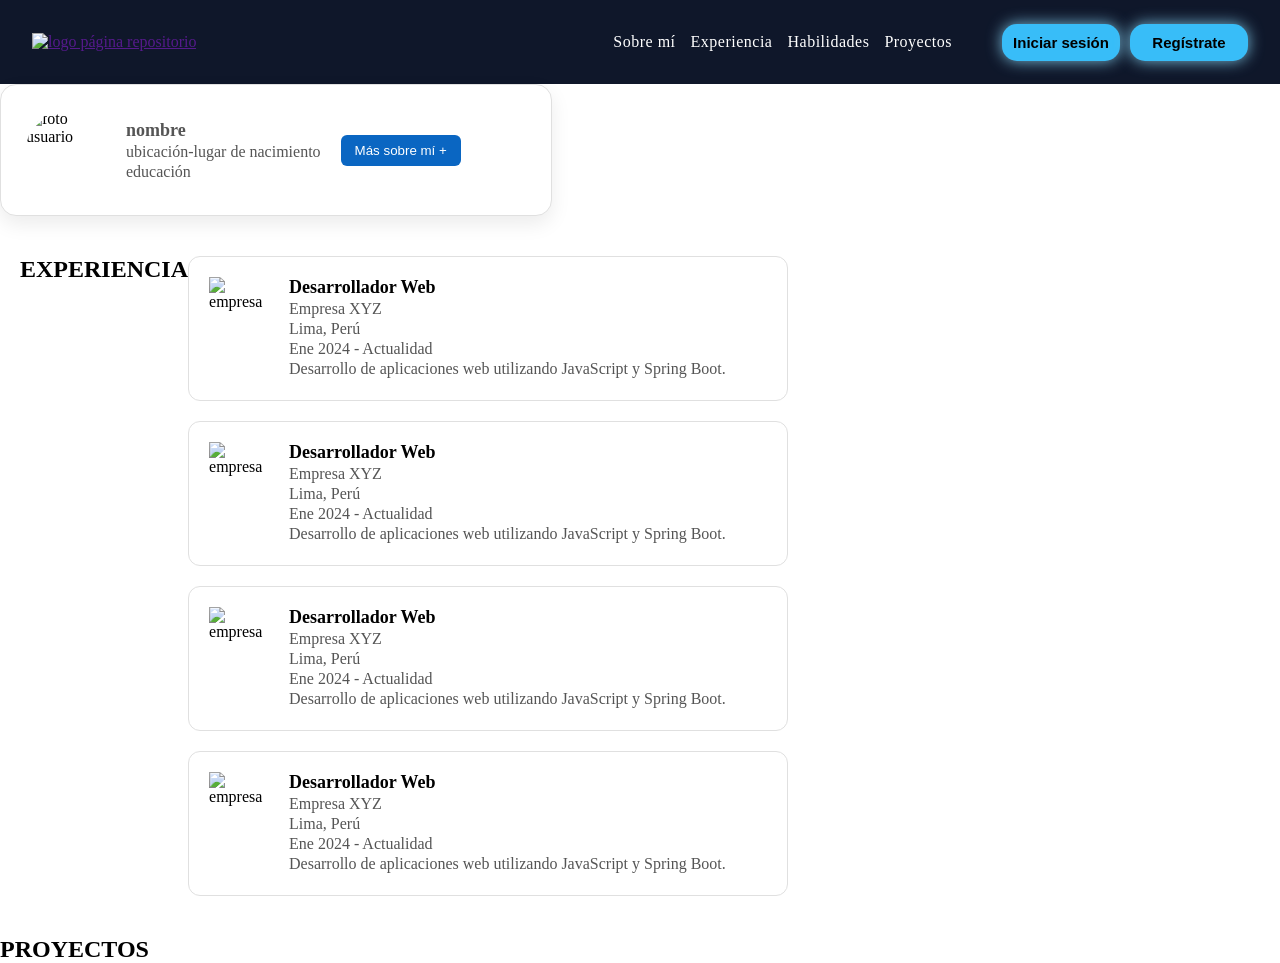
==== vistas/index.html @ 13e67ec9 "primer commit" ====
<!doctype html>
<html lang="en">
  <head>
    <meta charset="UTF-8" />
    <meta name="viewport" content="width=device-width, initial-scale=1.0" />
    <title>Document</title>
    <link rel="stylesheet" href="../estilos/home.css" />
  </head>
  <body>
    <header>
      <div class="header_contenido">
        <div class="header_logo">
          <a href=""><img src="" alt="logo página repositorio" /></a>
        </div>
        <div class="header_nav">
          <ul>
            <li><a href="#">Sobre mí</a></li>
            <li><a href="#">Experiencia</a></li>
            <li><a href="#">Habilidades</a></li>
            <li><a href="#">Proyectos</a></li>
          </ul>
        </div>
        <div class="header_button">
          <button>Iniciar sesión</button>
          <button>Regístrate</button>
        </div>
      </div>
    </header>
    <main>
      <section id="sobre_mi">
        <div class="info_contenedor">
          <img class="foto_usuario" src="" alt="foto usuario" />
          <div class="info_usuario">
            <p>nombre</p>
            <p>ubicación-lugar de nacimiento</p>
            <p>educación</p>
          </div>
          <div><button>Más sobre mí +</button></div>
        </div>
      </section>
      <section id="experiencia">
        <h2>EXPERIENCIA</h2>
        <div class="experiencia-contenedor">
          <article class="experiencia-item">
            <img src="" alt="empresa" class="experiencia-logo" />
            <div class="experiencia-info">
              <h3>Desarrollador Web</h3>
              <p class="empresa">Empresa XYZ</p>
              <p class="ubicacion">Lima, Perú</p>
              <p class="tiempo">Ene 2024 - Actualidad</p>
              <p class="descripcion">
                Desarrollo de aplicaciones web utilizando JavaScript y Spring
                Boot.
              </p>
            </div>
          </article>
          <article class="experiencia-item">
            <img src="" alt="empresa" class="experiencia-logo" />
            <div class="experiencia-info">
              <h3>Desarrollador Web</h3>
              <p class="empresa">Empresa XYZ</p>
              <p class="ubicacion">Lima, Perú</p>
              <p class="tiempo">Ene 2024 - Actualidad</p>
              <p class="descripcion">
                Desarrollo de aplicaciones web utilizando JavaScript y Spring
                Boot.
              </p>
            </div>
          </article>
          <article class="experiencia-item">
            <img src="" alt="empresa" class="experiencia-logo" />
            <div class="experiencia-info">
              <h3>Desarrollador Web</h3>
              <p class="empresa">Empresa XYZ</p>
              <p class="ubicacion">Lima, Perú</p>
              <p class="tiempo">Ene 2024 - Actualidad</p>
              <p class="descripcion">
                Desarrollo de aplicaciones web utilizando JavaScript y Spring
                Boot.
              </p>
            </div>
          </article>
          <article class="experiencia-item">
            <img src="" alt="empresa" class="experiencia-logo" />
            <div class="experiencia-info">
              <h3>Desarrollador Web</h3>
              <p class="empresa">Empresa XYZ</p>
              <p class="ubicacion">Lima, Perú</p>
              <p class="tiempo">Ene 2024 - Actualidad</p>
              <p class="descripcion">
                Desarrollo de aplicaciones web utilizando JavaScript y Spring
                Boot.
              </p>
            </div>
          </article>
        </div>
      </section>
      <section>
        <h2>PROYECTOS</h2>
      </section>
    </main>
    <footer></footer>
  </body>
</html>
---- estilos/home.css ----
* {
  margin: 0;
  padding: 0;
}
/* 
-------------------------------------------------------------------
HEADER
-------------------------------------------------------------------
*/
.header_contenido {
  background-color: #0f172a;
  height: 20px;
  display: flex;
  justify-content: flex-end;
  align-items: center;
  padding: 2rem;
}
.header_logo {
  margin-right: auto;
}
.header_nav ul {
  display: flex;
  list-style-type: none;
  gap: 15px;
}
.header_nav ul li a {
  text-decoration: none;
  color: white;
  letter-spacing: 0.5px;
  font-weight: 500;
}
.header_button {
  display: flex;
  gap: 10px;
  margin-left: 50px;
}
.header_button button {
  color: black;
  background-color: #38bdf8;
  box-shadow: 0 0 15px #7abdda;
  border: none;
  width: 118px;
  font-weight: 700;
  font-size: 15px;
  padding: 10px;
  border-radius: 15px;
}
/* 
-------------------------------------------------------------------
MAIN-SECTIONS
-------------------------------------------------------------------
*/
.info_contenedor {
  width: 500px;
  background: #ffffff;
  border: 1px solid #e0e0e0;
  border-radius: 10px;
  padding: 20px;
  display: flex;
  align-items: center;
  gap: 20px;
}

.foto_usuario {
  width: 80px;
  height: 80px;
  border-radius: 50%;
  object-fit: cover;
}

.info_usuario p:first-child {
  font-weight: bold;
  font-size: 18px;
}

.info_usuario p {
  margin: 2px 0;
  color: #555;
}

button {
  margin-left: auto;
  padding: 8px 14px;
  border: none;
  background: #0a66c2;
  color: white;
  border-radius: 6px;
  cursor: pointer;
}
.info_contenedor {
  width: 500px;
  background: #fff;
  border-radius: 16px;
  padding: 25px;
  display: flex;
  align-items: center;
  gap: 20px;
  box-shadow: 0 8px 20px rgba(0, 0, 0, 0.08);
  transition: transform 0.2s ease;
}

.info_contenedor:hover {
  transform: translateY(-3px);
}
#experiencia {
  display: flex;
  justify-content: start;
  padding: 40px 20px;
}

.experiencia-contenedor {
  width: 600px;
  display: flex;
  flex-direction: column;
  gap: 20px;
}

.experiencia-item {
  display: flex;
  gap: 20px;
  background: #fff;
  padding: 20px;
  border-radius: 12px;
  border: 1px solid #e0e0e0;
}

.experiencia-logo {
  width: 60px;
  height: 60px;
  object-fit: contain;
}

.experiencia-info h3 {
  margin: 0;
  font-size: 18px;
}

.experiencia-info p {
  margin: 2px 0;
  color: #555;
}

.descripcion {
  margin-top: 6px;
}
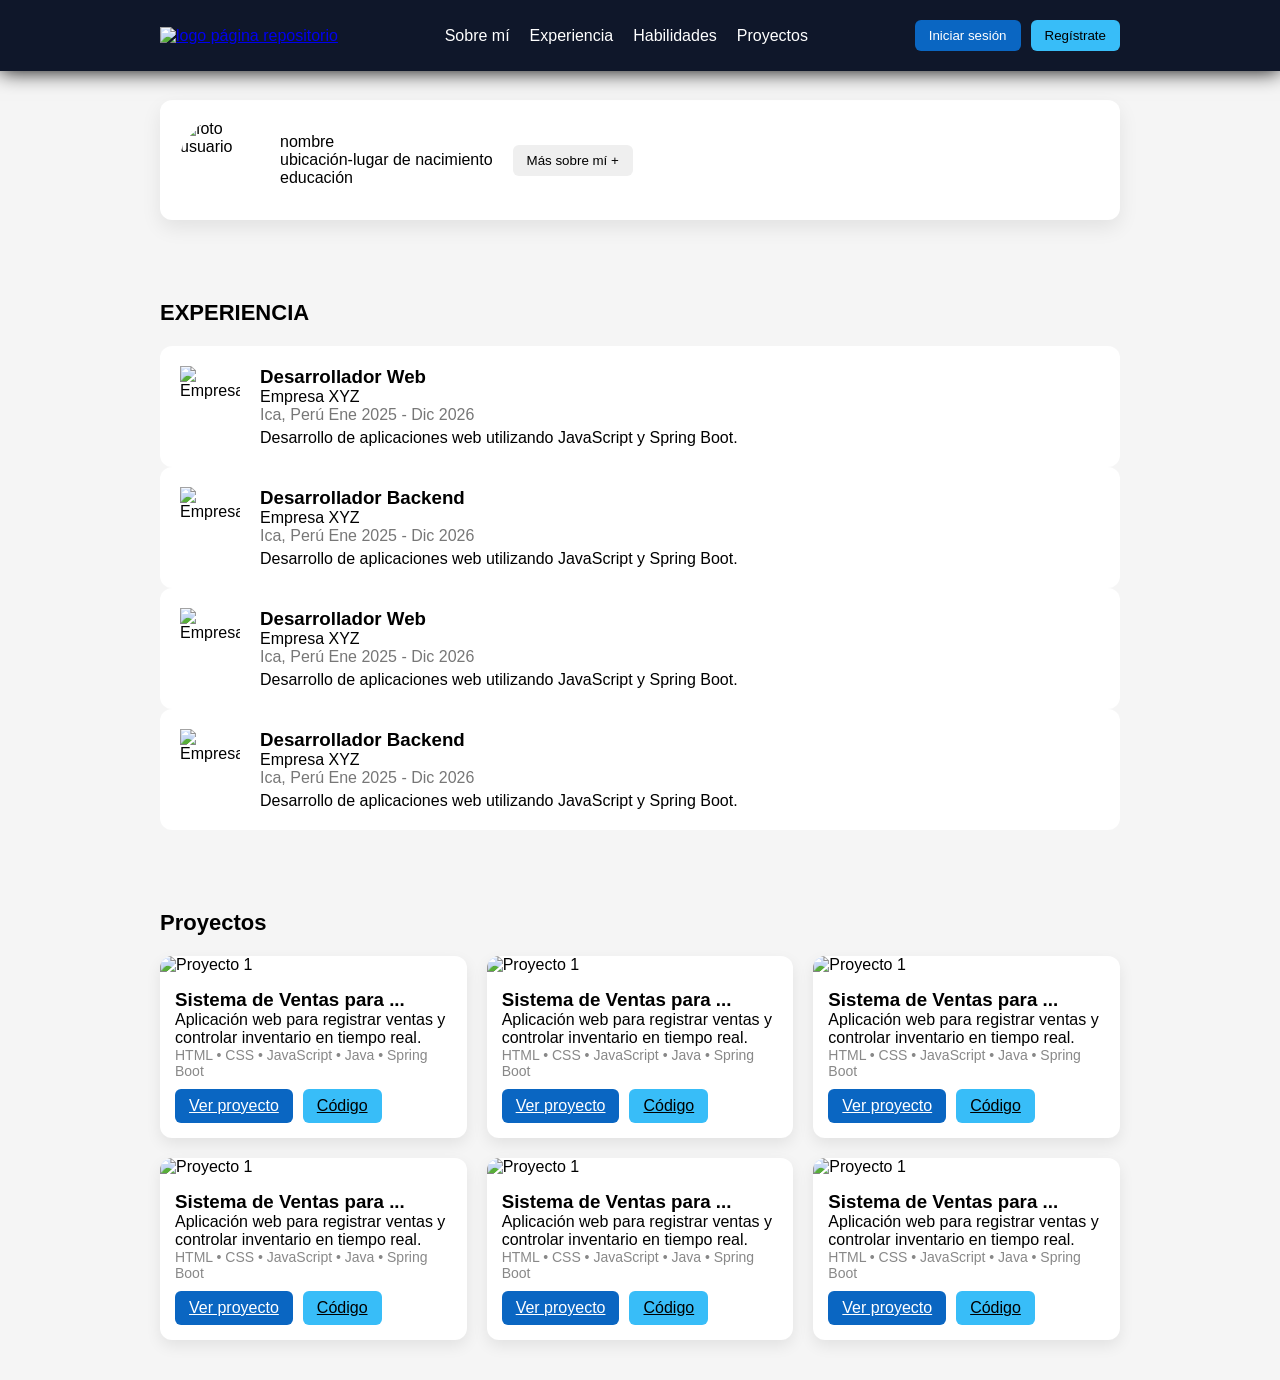
==== commit 34510efc: "Mejora de la estructura y agregación de proyectos section" ====
--- a/vistas/index.html
+++ b/vistas/index.html
@@ -7,96 +7,218 @@
     <link rel="stylesheet" href="../estilos/home.css" />
   </head>
   <body>
-    <header>
-      <div class="header_contenido">
+    <header class="header">
+      <div class="contenedor header_contenido">
         <div class="header_logo">
-          <a href=""><img src="" alt="logo página repositorio" /></a>
-        </div>
-        <div class="header_nav">
-          <ul>
-            <li><a href="#">Sobre mí</a></li>
-            <li><a href="#">Experiencia</a></li>
-            <li><a href="#">Habilidades</a></li>
-            <li><a href="#">Proyectos</a></li>
+          <a href="#"><img src="" alt="logo página repositorio" /></a>
+        </div>
+        <nav class="header_nav">
+          <ul class="nav">
+            <li><a href="#sobre_mi">Sobre mí</a></li>
+            <li><a href="#experiencia">Experiencia</a></li>
+            <li><a href="#habilidades">Habilidades</a></li>
+            <li><a href="#proyectos">Proyectos</a></li>
           </ul>
-        </div>
-        <div class="header_button">
-          <button>Iniciar sesión</button>
-          <button>Regístrate</button>
+        </nav>
+        <div class="header_buttons">
+          <button class="btn btn-primario">Iniciar sesión</button>
+          <button class="btn btn-secundario">Regístrate</button>
         </div>
       </div>
     </header>
     <main>
-      <section id="sobre_mi">
-        <div class="info_contenedor">
-          <img class="foto_usuario" src="" alt="foto usuario" />
-          <div class="info_usuario">
-            <p>nombre</p>
-            <p>ubicación-lugar de nacimiento</p>
-            <p>educación</p>
+      <!-- SECCIÓN SOBRE MÍ -->
+      <section id="sobre_mi" class="section">
+        <div class="contenedor">
+          <div class="card profile">
+            <img class="usuario_img" src="" alt="foto usuario" />
+            <div class="usuario_info">
+              <p>nombre</p>
+              <p>ubicación-lugar de nacimiento</p>
+              <p>educación</p>
+            </div>
+            <div><button class="btn sobremi">Más sobre mí +</button></div>
           </div>
-          <div><button>Más sobre mí +</button></div>
         </div>
       </section>
-      <section id="experiencia">
-        <h2>EXPERIENCIA</h2>
-        <div class="experiencia-contenedor">
-          <article class="experiencia-item">
-            <img src="" alt="empresa" class="experiencia-logo" />
-            <div class="experiencia-info">
-              <h3>Desarrollador Web</h3>
-              <p class="empresa">Empresa XYZ</p>
-              <p class="ubicacion">Lima, Perú</p>
-              <p class="tiempo">Ene 2024 - Actualidad</p>
-              <p class="descripcion">
-                Desarrollo de aplicaciones web utilizando JavaScript y Spring
-                Boot.
-              </p>
-            </div>
-          </article>
-          <article class="experiencia-item">
-            <img src="" alt="empresa" class="experiencia-logo" />
-            <div class="experiencia-info">
-              <h3>Desarrollador Web</h3>
-              <p class="empresa">Empresa XYZ</p>
-              <p class="ubicacion">Lima, Perú</p>
-              <p class="tiempo">Ene 2024 - Actualidad</p>
-              <p class="descripcion">
-                Desarrollo de aplicaciones web utilizando JavaScript y Spring
-                Boot.
-              </p>
-            </div>
-          </article>
-          <article class="experiencia-item">
-            <img src="" alt="empresa" class="experiencia-logo" />
-            <div class="experiencia-info">
-              <h3>Desarrollador Web</h3>
-              <p class="empresa">Empresa XYZ</p>
-              <p class="ubicacion">Lima, Perú</p>
-              <p class="tiempo">Ene 2024 - Actualidad</p>
-              <p class="descripcion">
-                Desarrollo de aplicaciones web utilizando JavaScript y Spring
-                Boot.
-              </p>
-            </div>
-          </article>
-          <article class="experiencia-item">
-            <img src="" alt="empresa" class="experiencia-logo" />
-            <div class="experiencia-info">
-              <h3>Desarrollador Web</h3>
-              <p class="empresa">Empresa XYZ</p>
-              <p class="ubicacion">Lima, Perú</p>
-              <p class="tiempo">Ene 2024 - Actualidad</p>
-              <p class="descripcion">
-                Desarrollo de aplicaciones web utilizando JavaScript y Spring
-                Boot.
-              </p>
-            </div>
-          </article>
+      <!-- SECCIÓN EXPERIENCIA -->
+      <section id="experiencia" class="section">
+        <div class="contenedor">
+          <h2 class="section_titulo">EXPERIENCIA</h2>
+          <div class="experiencia">
+            <article class="experiencia_item">
+              <img src="" alt="Empresa" class="experiencia_logo" />
+              <div class="experiencia-info">
+                <h3>Desarrollador Web</h3>
+                <p class="empresa">Empresa XYZ</p>
+                <p class="meta">Ica, Perú Ene 2025 - Dic 2026</p>
+                <p class="descripcion">
+                  Desarrollo de aplicaciones web utilizando JavaScript y Spring
+                  Boot.
+                </p>
+              </div>
+            </article>
+            <article class="experiencia_item">
+              <img src="" alt="Empresa" class="experiencia_logo" />
+              <div class="experiencia-info">
+                <h3>Desarrollador Backend</h3>
+                <p class="empresa">Empresa XYZ</p>
+                <p class="meta">Ica, Perú Ene 2025 - Dic 2026</p>
+                <p class="descripcion">
+                  Desarrollo de aplicaciones web utilizando JavaScript y Spring
+                  Boot.
+                </p>
+              </div>
+            </article>
+            <article class="experiencia_item">
+              <img src="" alt="Empresa" class="experiencia_logo" />
+              <div class="experiencia-info">
+                <h3>Desarrollador Web</h3>
+                <p class="empresa">Empresa XYZ</p>
+                <p class="meta">Ica, Perú Ene 2025 - Dic 2026</p>
+                <p class="descripcion">
+                  Desarrollo de aplicaciones web utilizando JavaScript y Spring
+                  Boot.
+                </p>
+              </div>
+            </article>
+            <article class="experiencia_item">
+              <img src="" alt="Empresa" class="experiencia_logo" />
+              <div class="experiencia-info">
+                <h3>Desarrollador Backend</h3>
+                <p class="empresa">Empresa XYZ</p>
+                <p class="meta">Ica, Perú Ene 2025 - Dic 2026</p>
+                <p class="descripcion">
+                  Desarrollo de aplicaciones web utilizando JavaScript y Spring
+                  Boot.
+                </p>
+              </div>
+            </article>
+          </div>
         </div>
       </section>
-      <section>
-        <h2>PROYECTOS</h2>
+
+      <section id="proyectos" class="section">
+        <div class="contenedor">
+          <h2 class="section_titulo">Proyectos</h2>
+
+          <div class="proyectos">
+            <article class="proyecto_card">
+              <img src="" alt="Proyecto 1" class="proyecto_image" />
+
+              <div class="proyecto_info">
+                <h3>Sistema de Ventas para ...</h3>
+                <p class="proyecto_description">
+                  Aplicación web para registrar ventas y controlar inventario en
+                  tiempo real.
+                </p>
+                <p class="proyecto_tecnologias">
+                  HTML • CSS • JavaScript • Java • Spring Boot
+                </p>
+
+                <div class="proyecto_actions">
+                  <a href="#" class="btn btn-primario">Ver proyecto</a>
+                  <a href="#" class="btn btn-secundario">Código</a>
+                </div>
+              </div>
+            </article>
+            <article class="proyecto_card">
+              <img src="" alt="Proyecto 1" class="proyecto_image" />
+
+              <div class="proyecto_info">
+                <h3>Sistema de Ventas para ...</h3>
+                <p class="proyecto_description">
+                  Aplicación web para registrar ventas y controlar inventario en
+                  tiempo real.
+                </p>
+                <p class="proyecto_tecnologias">
+                  HTML • CSS • JavaScript • Java • Spring Boot
+                </p>
+
+                <div class="proyecto_actions">
+                  <a href="#" class="btn btn-primario">Ver proyecto</a>
+                  <a href="#" class="btn btn-secundario">Código</a>
+                </div>
+              </div>
+            </article>
+            <article class="proyecto_card">
+              <img src="" alt="Proyecto 1" class="proyecto_image" />
+
+              <div class="proyecto_info">
+                <h3>Sistema de Ventas para ...</h3>
+                <p class="proyecto_description">
+                  Aplicación web para registrar ventas y controlar inventario en
+                  tiempo real.
+                </p>
+                <p class="proyecto_tecnologias">
+                  HTML • CSS • JavaScript • Java • Spring Boot
+                </p>
+
+                <div class="proyecto_actions">
+                  <a href="#" class="btn btn-primario">Ver proyecto</a>
+                  <a href="#" class="btn btn-secundario">Código</a>
+                </div>
+              </div>
+            </article>
+            <article class="proyecto_card">
+              <img src="" alt="Proyecto 1" class="proyecto_image" />
+
+              <div class="proyecto_info">
+                <h3>Sistema de Ventas para ...</h3>
+                <p class="proyecto_description">
+                  Aplicación web para registrar ventas y controlar inventario en
+                  tiempo real.
+                </p>
+                <p class="proyecto_tecnologias">
+                  HTML • CSS • JavaScript • Java • Spring Boot
+                </p>
+
+                <div class="proyecto_actions">
+                  <a href="#" class="btn btn-primario">Ver proyecto</a>
+                  <a href="#" class="btn btn-secundario">Código</a>
+                </div>
+              </div>
+            </article>
+            <article class="proyecto_card">
+              <img src="" alt="Proyecto 1" class="proyecto_image" />
+
+              <div class="proyecto_info">
+                <h3>Sistema de Ventas para ...</h3>
+                <p class="proyecto_description">
+                  Aplicación web para registrar ventas y controlar inventario en
+                  tiempo real.
+                </p>
+                <p class="proyecto_tecnologias">
+                  HTML • CSS • JavaScript • Java • Spring Boot
+                </p>
+
+                <div class="proyecto_actions">
+                  <a href="#" class="btn btn-primario">Ver proyecto</a>
+                  <a href="#" class="btn btn-secundario">Código</a>
+                </div>
+              </div>
+            </article>
+            <article class="proyecto_card">
+              <img src="" alt="Proyecto 1" class="proyecto_image" />
+
+              <div class="proyecto_info">
+                <h3>Sistema de Ventas para ...</h3>
+                <p class="proyecto_description">
+                  Aplicación web para registrar ventas y controlar inventario en
+                  tiempo real.
+                </p>
+                <p class="proyecto_tecnologias">
+                  HTML • CSS • JavaScript • Java • Spring Boot
+                </p>
+
+                <div class="proyecto_actions">
+                  <a href="#" class="btn btn-primario">Ver proyecto</a>
+                  <a href="#" class="btn btn-secundario">Código</a>
+                </div>
+              </div>
+            </article>
+          </div>
+        </div>
       </section>
     </main>
     <footer></footer>
--- a/estilos/home.css
+++ b/estilos/home.css
@@ -1,145 +1,176 @@
 * {
   margin: 0;
   padding: 0;
+  box-sizing: border-box;
+}
+body {
+  font-family: Arial, sans-serif;
+  background-color: #f5f5f5;
+}
+/* 
+------------------------------------------------------------------- 
+ESTRUCTURA BASE 
+-------------------------------------------------------------------
+*/
+.contenedor {
+  width: 100%;
+  max-width: 1000px;
+  margin: 0 auto;
+  padding-left: 20px;
+  padding-right: 20px;
+}
+section {
+  padding: 40px 0;
+}
+.section_titulo {
+  margin-bottom: 20px;
+  font-size: 22px;
+}
+main {
+  margin-top: 60px;
 }
 /* 
 -------------------------------------------------------------------
 HEADER
 -------------------------------------------------------------------
 */
+.header {
+  background-color: #0f172a;
+  box-shadow: 0 0 20px black;
+  position: fixed;
+  width: 100%;
+  top: 0;
+  left: 0;
+}
+
 .header_contenido {
-  background-color: #0f172a;
-  height: 20px;
   display: flex;
-  justify-content: flex-end;
   align-items: center;
-  padding: 2rem;
+  justify-content: space-between;
+  padding-bottom: 20px;
+  padding-top: 20px;
 }
-.header_logo {
-  margin-right: auto;
+
+.header_logo img {
+  height: 40px;
 }
-.header_nav ul {
+
+.nav {
   display: flex;
   list-style-type: none;
-  gap: 15px;
+  gap: 20px;
 }
-.header_nav ul li a {
+
+.nav a {
+  color: white;
   text-decoration: none;
-  color: white;
-  letter-spacing: 0.5px;
-  font-weight: 500;
 }
-.header_button {
+
+.header_buttons {
   display: flex;
   gap: 10px;
-  margin-left: 50px;
 }
-.header_button button {
+
+.btn {
+  padding: 8px 14px;
+  border-radius: 6px;
+  border: none;
+  cursor: pointer;
+}
+
+.btn-primario {
+  background-color: #0a66c2;
+  color: white;
+}
+.btn-secundario {
+  background-color: #38bdf8;
   color: black;
-  background-color: #38bdf8;
-  box-shadow: 0 0 15px #7abdda;
-  border: none;
-  width: 118px;
-  font-weight: 700;
-  font-size: 15px;
-  padding: 10px;
-  border-radius: 15px;
 }
-/* 
+/*
 -------------------------------------------------------------------
 MAIN-SECTIONS
 -------------------------------------------------------------------
 */
-.info_contenedor {
-  width: 500px;
-  background: #ffffff;
-  border: 1px solid #e0e0e0;
-  border-radius: 10px;
+.card {
+  background-color: #fff;
+  border-radius: 12px;
   padding: 20px;
+  box-shadow: 0 8px 20px rgba(0, 0, 0, 0.08);
+}
+.profile {
   display: flex;
   align-items: center;
   gap: 20px;
 }
-
-.foto_usuario {
+.usuario_img {
   width: 80px;
   height: 80px;
   border-radius: 50%;
-  object-fit: cover;
 }
-
-.info_usuario p:first-child {
-  font-weight: bold;
+.usuario-info h2 {
   font-size: 18px;
 }
 
-.info_usuario p {
-  margin: 2px 0;
-  color: #555;
-}
-
-button {
-  margin-left: auto;
-  padding: 8px 14px;
-  border: none;
-  background: #0a66c2;
-  color: white;
-  border-radius: 6px;
-  cursor: pointer;
-}
-.info_contenedor {
-  width: 500px;
-  background: #fff;
-  border-radius: 16px;
-  padding: 25px;
-  display: flex;
-  align-items: center;
-  gap: 20px;
-  box-shadow: 0 8px 20px rgba(0, 0, 0, 0.08);
-  transition: transform 0.2s ease;
-}
-
-.info_contenedor:hover {
-  transform: translateY(-3px);
-}
+/* Experiencia */
 #experiencia {
-  display: flex;
-  justify-content: start;
-  padding: 40px 20px;
-}
-
-.experiencia-contenedor {
-  width: 600px;
   display: flex;
   flex-direction: column;
   gap: 20px;
 }
-
-.experiencia-item {
+.experiencia_item {
   display: flex;
   gap: 20px;
   background: #fff;
   padding: 20px;
   border-radius: 12px;
-  border: 1px solid #e0e0e0;
+}
+.experiencia_logo {
+  width: 60px;
+}
+.meta {
+  color: #777;
 }
 
-.experiencia-logo {
-  width: 60px;
-  height: 60px;
-  object-fit: contain;
+.descripcion {
+  margin-top: 5px;
 }
 
-.experiencia-info h3 {
-  margin: 0;
-  font-size: 18px;
+/* Proyectos */
+.proyectos {
+  display: grid;
+  grid-template-columns: repeat(auto-fit, minmax(280px, 1fr));
+  gap: 20px;
 }
-
-.experiencia-info p {
-  margin: 2px 0;
+.proyecto_card {
+  background: #fff;
+  border-radius: 12px;
+  overflow: hidden;
+  box-shadow: 0 6px 15px rgba(0, 0, 0, 0.08);
+  transition: transform 0.2s ease;
+}
+.proyecto_card:hover {
+  transform: translateY(-4px);
+}
+.proyecto_image {
+  width: 100%;
+  height: 180px;
+  object-fit: cover;
+}
+.proyecto_info {
+  padding: 15px;
+}
+.proyecto_descripcion {
+  margin: 10px 0;
   color: #555;
 }
 
-.descripcion {
-  margin-top: 6px;
+.proyecto_tecnologias {
+  font-size: 14px;
+  color: #888;
 }
+
+.proyecto_actions {
+  margin-top: 10px;
+  display: flex;
+  gap: 10px;
+}
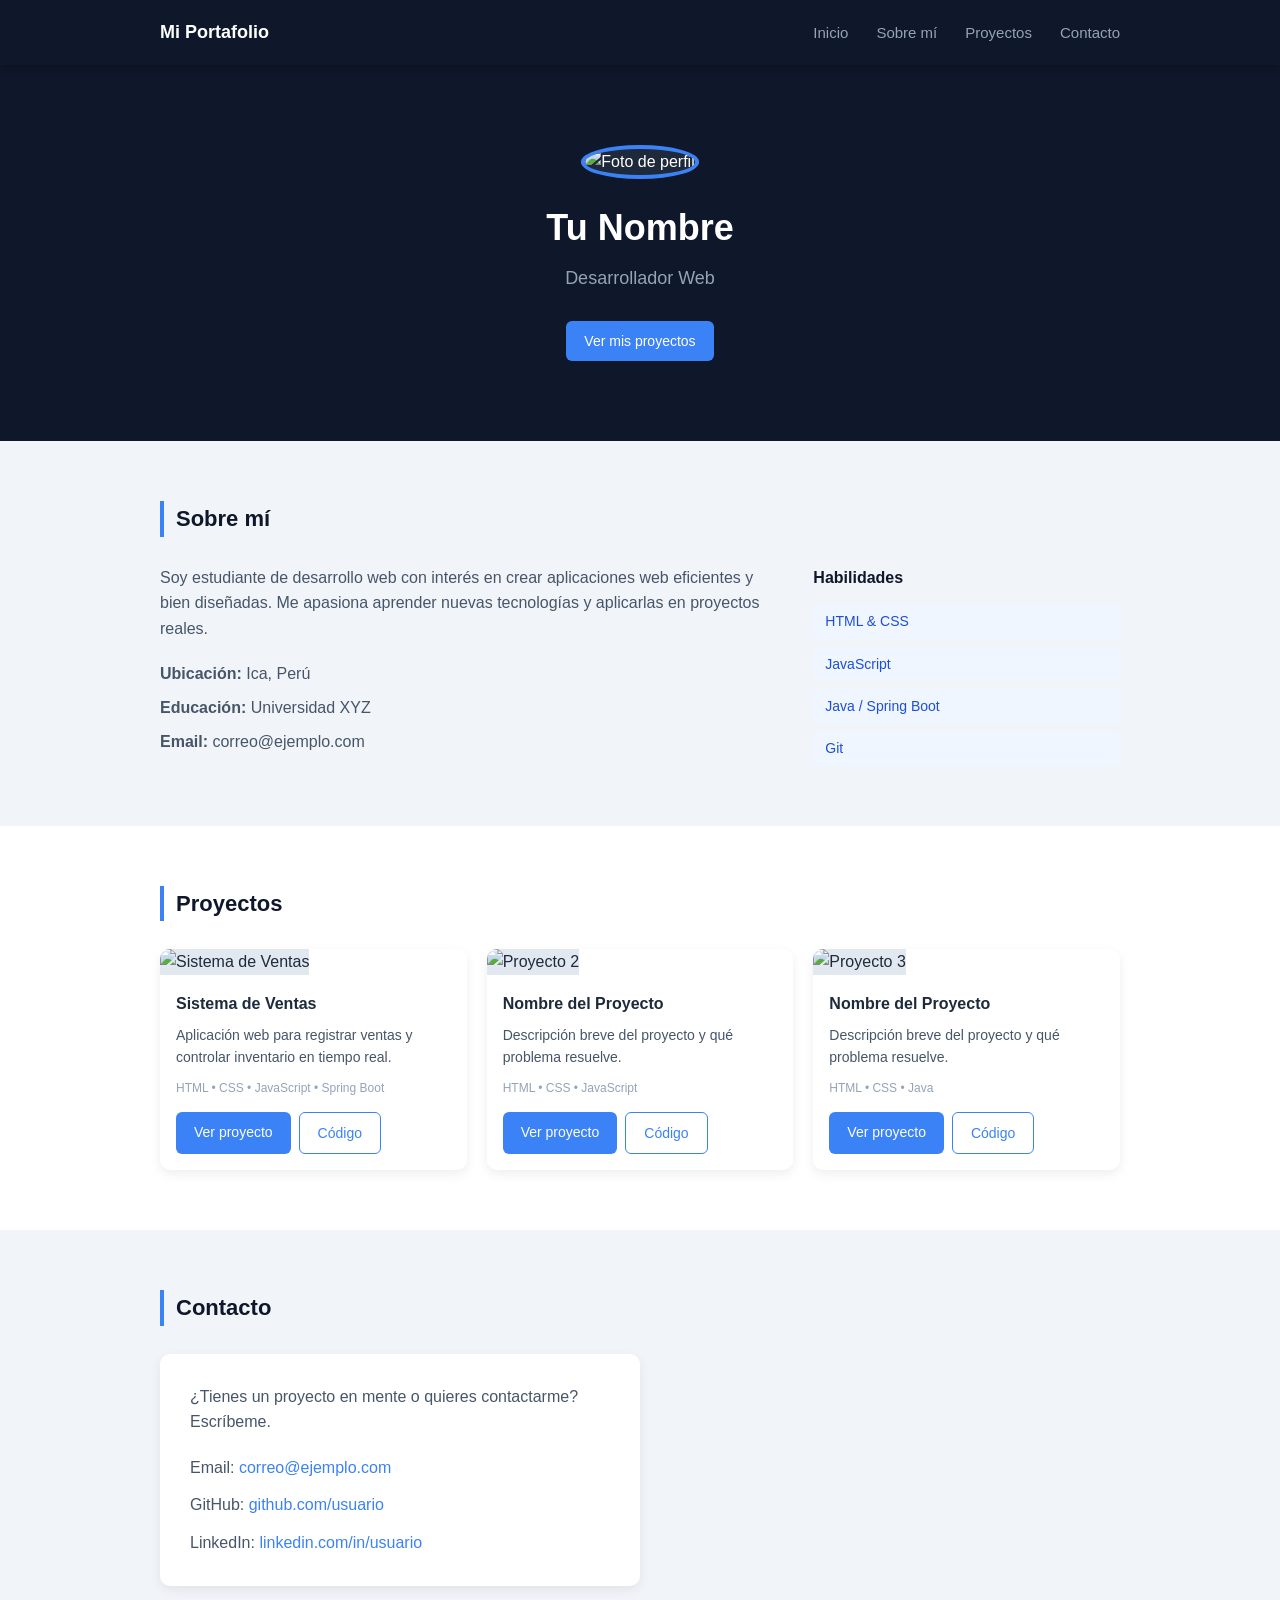
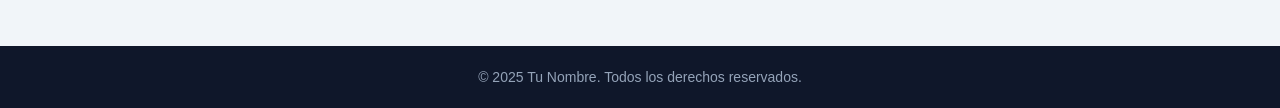
==== commit c01443e6: "structure and styles clean-up" ====
--- a/vistas/index.html
+++ b/vistas/index.html
@@ -1,217 +1,99 @@
 <!doctype html>
-<html lang="en">
+<html lang="es">
   <head>
     <meta charset="UTF-8" />
     <meta name="viewport" content="width=device-width, initial-scale=1.0" />
-    <title>Document</title>
+    <title>Portafolio | Mi Nombre</title>
     <link rel="stylesheet" href="../estilos/home.css" />
   </head>
   <body>
     <header class="header">
       <div class="contenedor header_contenido">
-        <div class="header_logo">
-          <a href="#"><img src="" alt="logo página repositorio" /></a>
-        </div>
+        <a href="#inicio" class="header_logo">Mi Portafolio</a>
         <nav class="header_nav">
           <ul class="nav">
+            <li><a href="#inicio">Inicio</a></li>
             <li><a href="#sobre_mi">Sobre mí</a></li>
-            <li><a href="#experiencia">Experiencia</a></li>
-            <li><a href="#habilidades">Habilidades</a></li>
             <li><a href="#proyectos">Proyectos</a></li>
+            <li><a href="#contacto">Contacto</a></li>
           </ul>
         </nav>
-        <div class="header_buttons">
-          <button class="btn btn-primario">Iniciar sesión</button>
-          <button class="btn btn-secundario">Regístrate</button>
-        </div>
       </div>
     </header>
+
     <main>
+      <!-- SECCIÓN INICIO -->
+      <section id="inicio" class="section hero">
+        <div class="contenedor hero_contenido">
+          <img src="" alt="Foto de perfil" class="hero_foto" />
+          <h1 class="hero_nombre">Tu Nombre</h1>
+          <p class="hero_rol">Desarrollador Web</p>
+          <a href="#proyectos" class="btn btn-primario">Ver mis proyectos</a>
+        </div>
+      </section>
+
       <!-- SECCIÓN SOBRE MÍ -->
       <section id="sobre_mi" class="section">
         <div class="contenedor">
-          <div class="card profile">
-            <img class="usuario_img" src="" alt="foto usuario" />
-            <div class="usuario_info">
-              <p>nombre</p>
-              <p>ubicación-lugar de nacimiento</p>
-              <p>educación</p>
+          <h2 class="section_titulo">Sobre mí</h2>
+          <div class="sobremi_contenido">
+            <div class="sobremi_texto">
+              <p>Soy estudiante de desarrollo web con interés en crear aplicaciones web eficientes y bien diseñadas. Me apasiona aprender nuevas tecnologías y aplicarlas en proyectos reales.</p>
+              <ul class="sobremi_datos">
+                <li><strong>Ubicación:</strong> Ica, Perú</li>
+                <li><strong>Educación:</strong> Universidad XYZ</li>
+                <li><strong>Email:</strong> correo@ejemplo.com</li>
+              </ul>
             </div>
-            <div><button class="btn sobremi">Más sobre mí +</button></div>
-          </div>
-        </div>
-      </section>
-      <!-- SECCIÓN EXPERIENCIA -->
-      <section id="experiencia" class="section">
-        <div class="contenedor">
-          <h2 class="section_titulo">EXPERIENCIA</h2>
-          <div class="experiencia">
-            <article class="experiencia_item">
-              <img src="" alt="Empresa" class="experiencia_logo" />
-              <div class="experiencia-info">
-                <h3>Desarrollador Web</h3>
-                <p class="empresa">Empresa XYZ</p>
-                <p class="meta">Ica, Perú Ene 2025 - Dic 2026</p>
-                <p class="descripcion">
-                  Desarrollo de aplicaciones web utilizando JavaScript y Spring
-                  Boot.
-                </p>
-              </div>
-            </article>
-            <article class="experiencia_item">
-              <img src="" alt="Empresa" class="experiencia_logo" />
-              <div class="experiencia-info">
-                <h3>Desarrollador Backend</h3>
-                <p class="empresa">Empresa XYZ</p>
-                <p class="meta">Ica, Perú Ene 2025 - Dic 2026</p>
-                <p class="descripcion">
-                  Desarrollo de aplicaciones web utilizando JavaScript y Spring
-                  Boot.
-                </p>
-              </div>
-            </article>
-            <article class="experiencia_item">
-              <img src="" alt="Empresa" class="experiencia_logo" />
-              <div class="experiencia-info">
-                <h3>Desarrollador Web</h3>
-                <p class="empresa">Empresa XYZ</p>
-                <p class="meta">Ica, Perú Ene 2025 - Dic 2026</p>
-                <p class="descripcion">
-                  Desarrollo de aplicaciones web utilizando JavaScript y Spring
-                  Boot.
-                </p>
-              </div>
-            </article>
-            <article class="experiencia_item">
-              <img src="" alt="Empresa" class="experiencia_logo" />
-              <div class="experiencia-info">
-                <h3>Desarrollador Backend</h3>
-                <p class="empresa">Empresa XYZ</p>
-                <p class="meta">Ica, Perú Ene 2025 - Dic 2026</p>
-                <p class="descripcion">
-                  Desarrollo de aplicaciones web utilizando JavaScript y Spring
-                  Boot.
-                </p>
-              </div>
-            </article>
+            <div class="sobremi_habilidades">
+              <h3>Habilidades</h3>
+              <ul class="habilidades_lista">
+                <li>HTML &amp; CSS</li>
+                <li>JavaScript</li>
+                <li>Java / Spring Boot</li>
+                <li>Git</li>
+              </ul>
+            </div>
           </div>
         </div>
       </section>
 
-      <section id="proyectos" class="section">
+      <!-- SECCIÓN PROYECTOS -->
+      <section id="proyectos" class="section seccion_alt">
         <div class="contenedor">
           <h2 class="section_titulo">Proyectos</h2>
-
           <div class="proyectos">
             <article class="proyecto_card">
-              <img src="" alt="Proyecto 1" class="proyecto_image" />
-
+              <img src="" alt="Sistema de Ventas" class="proyecto_imagen" />
               <div class="proyecto_info">
-                <h3>Sistema de Ventas para ...</h3>
-                <p class="proyecto_description">
-                  Aplicación web para registrar ventas y controlar inventario en
-                  tiempo real.
-                </p>
-                <p class="proyecto_tecnologias">
-                  HTML • CSS • JavaScript • Java • Spring Boot
-                </p>
-
-                <div class="proyecto_actions">
+                <h3>Sistema de Ventas</h3>
+                <p class="proyecto_descripcion">Aplicación web para registrar ventas y controlar inventario en tiempo real.</p>
+                <p class="proyecto_tecnologias">HTML • CSS • JavaScript • Spring Boot</p>
+                <div class="proyecto_acciones">
                   <a href="#" class="btn btn-primario">Ver proyecto</a>
                   <a href="#" class="btn btn-secundario">Código</a>
                 </div>
               </div>
             </article>
             <article class="proyecto_card">
-              <img src="" alt="Proyecto 1" class="proyecto_image" />
-
+              <img src="" alt="Proyecto 2" class="proyecto_imagen" />
               <div class="proyecto_info">
-                <h3>Sistema de Ventas para ...</h3>
-                <p class="proyecto_description">
-                  Aplicación web para registrar ventas y controlar inventario en
-                  tiempo real.
-                </p>
-                <p class="proyecto_tecnologias">
-                  HTML • CSS • JavaScript • Java • Spring Boot
-                </p>
-
-                <div class="proyecto_actions">
+                <h3>Nombre del Proyecto</h3>
+                <p class="proyecto_descripcion">Descripción breve del proyecto y qué problema resuelve.</p>
+                <p class="proyecto_tecnologias">HTML • CSS • JavaScript</p>
+                <div class="proyecto_acciones">
                   <a href="#" class="btn btn-primario">Ver proyecto</a>
                   <a href="#" class="btn btn-secundario">Código</a>
                 </div>
               </div>
             </article>
             <article class="proyecto_card">
-              <img src="" alt="Proyecto 1" class="proyecto_image" />
-
+              <img src="" alt="Proyecto 3" class="proyecto_imagen" />
               <div class="proyecto_info">
-                <h3>Sistema de Ventas para ...</h3>
-                <p class="proyecto_description">
-                  Aplicación web para registrar ventas y controlar inventario en
-                  tiempo real.
-                </p>
-                <p class="proyecto_tecnologias">
-                  HTML • CSS • JavaScript • Java • Spring Boot
-                </p>
-
-                <div class="proyecto_actions">
-                  <a href="#" class="btn btn-primario">Ver proyecto</a>
-                  <a href="#" class="btn btn-secundario">Código</a>
-                </div>
-              </div>
-            </article>
-            <article class="proyecto_card">
-              <img src="" alt="Proyecto 1" class="proyecto_image" />
-
-              <div class="proyecto_info">
-                <h3>Sistema de Ventas para ...</h3>
-                <p class="proyecto_description">
-                  Aplicación web para registrar ventas y controlar inventario en
-                  tiempo real.
-                </p>
-                <p class="proyecto_tecnologias">
-                  HTML • CSS • JavaScript • Java • Spring Boot
-                </p>
-
-                <div class="proyecto_actions">
-                  <a href="#" class="btn btn-primario">Ver proyecto</a>
-                  <a href="#" class="btn btn-secundario">Código</a>
-                </div>
-              </div>
-            </article>
-            <article class="proyecto_card">
-              <img src="" alt="Proyecto 1" class="proyecto_image" />
-
-              <div class="proyecto_info">
-                <h3>Sistema de Ventas para ...</h3>
-                <p class="proyecto_description">
-                  Aplicación web para registrar ventas y controlar inventario en
-                  tiempo real.
-                </p>
-                <p class="proyecto_tecnologias">
-                  HTML • CSS • JavaScript • Java • Spring Boot
-                </p>
-
-                <div class="proyecto_actions">
-                  <a href="#" class="btn btn-primario">Ver proyecto</a>
-                  <a href="#" class="btn btn-secundario">Código</a>
-                </div>
-              </div>
-            </article>
-            <article class="proyecto_card">
-              <img src="" alt="Proyecto 1" class="proyecto_image" />
-
-              <div class="proyecto_info">
-                <h3>Sistema de Ventas para ...</h3>
-                <p class="proyecto_description">
-                  Aplicación web para registrar ventas y controlar inventario en
-                  tiempo real.
-                </p>
-                <p class="proyecto_tecnologias">
-                  HTML • CSS • JavaScript • Java • Spring Boot
-                </p>
-
-                <div class="proyecto_actions">
+                <h3>Nombre del Proyecto</h3>
+                <p class="proyecto_descripcion">Descripción breve del proyecto y qué problema resuelve.</p>
+                <p class="proyecto_tecnologias">HTML • CSS • Java</p>
+                <div class="proyecto_acciones">
                   <a href="#" class="btn btn-primario">Ver proyecto</a>
                   <a href="#" class="btn btn-secundario">Código</a>
                 </div>
@@ -220,7 +102,27 @@
           </div>
         </div>
       </section>
+
+      <!-- SECCIÓN CONTACTO -->
+      <section id="contacto" class="section">
+        <div class="contenedor">
+          <h2 class="section_titulo">Contacto</h2>
+          <div class="contacto_contenido">
+            <p>¿Tienes un proyecto en mente o quieres contactarme? Escríbeme.</p>
+            <ul class="contacto_lista">
+              <li>Email: <a href="mailto:correo@ejemplo.com">correo@ejemplo.com</a></li>
+              <li>GitHub: <a href="#">github.com/usuario</a></li>
+              <li>LinkedIn: <a href="#">linkedin.com/in/usuario</a></li>
+            </ul>
+          </div>
+        </div>
+      </section>
     </main>
-    <footer></footer>
+
+    <footer class="footer">
+      <div class="contenedor">
+        <p>&copy; 2025 Tu Nombre. Todos los derechos reservados.</p>
+      </div>
+    </footer>
   </body>
 </html>
--- a/estilos/home.css
+++ b/estilos/home.css
@@ -3,174 +3,311 @@
   padding: 0;
   box-sizing: border-box;
 }
+
 body {
   font-family: Arial, sans-serif;
-  background-color: #f5f5f5;
-}
-/* 
-------------------------------------------------------------------- 
-ESTRUCTURA BASE 
+  background-color: #f1f5f9;
+  color: #1e293b;
+  line-height: 1.6;
+}
+
+/*
+-------------------------------------------------------------------
+ESTRUCTURA BASE
 -------------------------------------------------------------------
 */
 .contenedor {
   width: 100%;
   max-width: 1000px;
   margin: 0 auto;
-  padding-left: 20px;
-  padding-right: 20px;
-}
-section {
-  padding: 40px 0;
-}
+  padding: 0 20px;
+}
+
+.section {
+  padding: 60px 0;
+}
+
+.seccion_alt {
+  background-color: #fff;
+}
+
 .section_titulo {
-  margin-bottom: 20px;
   font-size: 22px;
-}
+  margin-bottom: 28px;
+  color: #0f172a;
+  border-left: 4px solid #3b82f6;
+  padding-left: 12px;
+}
+
 main {
-  margin-top: 60px;
-}
-/* 
+  margin-top: 65px;
+}
+
+/*
 -------------------------------------------------------------------
 HEADER
 -------------------------------------------------------------------
 */
 .header {
   background-color: #0f172a;
-  box-shadow: 0 0 20px black;
   position: fixed;
   width: 100%;
   top: 0;
   left: 0;
+  box-shadow: 0 2px 10px rgba(0, 0, 0, 0.3);
 }
 
 .header_contenido {
   display: flex;
   align-items: center;
   justify-content: space-between;
-  padding-bottom: 20px;
-  padding-top: 20px;
-}
-
-.header_logo img {
-  height: 40px;
-}
-
-.nav {
-  display: flex;
-  list-style-type: none;
-  gap: 20px;
-}
-
-.nav a {
+  padding: 18px 20px;
+}
+
+.header_logo {
   color: white;
   text-decoration: none;
-}
-
-.header_buttons {
-  display: flex;
-  gap: 10px;
-}
-
+  font-weight: bold;
+  font-size: 18px;
+}
+
+.nav {
+  display: flex;
+  list-style: none;
+  gap: 28px;
+}
+
+.nav a {
+  color: #94a3b8;
+  text-decoration: none;
+  font-size: 15px;
+}
+
+.nav a:hover {
+  color: white;
+}
+
+/*
+-------------------------------------------------------------------
+BOTONES
+-------------------------------------------------------------------
+*/
 .btn {
-  padding: 8px 14px;
+  display: inline-block;
+  padding: 9px 18px;
   border-radius: 6px;
   border: none;
   cursor: pointer;
+  font-size: 14px;
+  font-family: Arial, sans-serif;
+  text-decoration: none;
 }
 
 .btn-primario {
-  background-color: #0a66c2;
+  background-color: #3b82f6;
   color: white;
 }
+
+.btn-primario:hover {
+  background-color: #2563eb;
+}
+
 .btn-secundario {
-  background-color: #38bdf8;
-  color: black;
-}
-/*
--------------------------------------------------------------------
-MAIN-SECTIONS
--------------------------------------------------------------------
-*/
-.card {
-  background-color: #fff;
-  border-radius: 12px;
-  padding: 20px;
-  box-shadow: 0 8px 20px rgba(0, 0, 0, 0.08);
-}
-.profile {
-  display: flex;
-  align-items: center;
-  gap: 20px;
-}
-.usuario_img {
-  width: 80px;
-  height: 80px;
+  background-color: transparent;
+  color: #3b82f6;
+  border: 1px solid #3b82f6;
+}
+
+.btn-secundario:hover {
+  background-color: #eff6ff;
+}
+
+/*
+-------------------------------------------------------------------
+HERO / INICIO
+-------------------------------------------------------------------
+*/
+.hero {
+  background-color: #0f172a;
+  color: white;
+  text-align: center;
+  padding: 80px 0;
+}
+
+.hero_foto {
+  width: 120px;
+  height: 120px;
   border-radius: 50%;
-}
-.usuario-info h2 {
+  object-fit: cover;
+  border: 4px solid #3b82f6;
+  margin-bottom: 20px;
+  background-color: #1e293b;
+}
+
+.hero_nombre {
+  font-size: 36px;
+  margin-bottom: 8px;
+}
+
+.hero_rol {
+  color: #94a3b8;
   font-size: 18px;
-}
-
-/* Experiencia */
-#experiencia {
+  margin-bottom: 28px;
+}
+
+/*
+-------------------------------------------------------------------
+SOBRE MÍ
+-------------------------------------------------------------------
+*/
+.sobremi_contenido {
+  display: flex;
+  gap: 40px;
+}
+
+.sobremi_texto {
+  flex: 2;
+}
+
+.sobremi_texto p {
+  color: #475569;
+  margin-bottom: 20px;
+}
+
+.sobremi_datos {
+  list-style: none;
   display: flex;
   flex-direction: column;
-  gap: 20px;
-}
-.experiencia_item {
-  display: flex;
-  gap: 20px;
-  background: #fff;
-  padding: 20px;
-  border-radius: 12px;
-}
-.experiencia_logo {
-  width: 60px;
-}
-.meta {
-  color: #777;
-}
-
-.descripcion {
-  margin-top: 5px;
-}
-
-/* Proyectos */
+  gap: 8px;
+  color: #475569;
+}
+
+.sobremi_habilidades {
+  flex: 1;
+}
+
+.sobremi_habilidades h3 {
+  font-size: 16px;
+  margin-bottom: 14px;
+  color: #0f172a;
+}
+
+.habilidades_lista {
+  list-style: none;
+  display: flex;
+  flex-direction: column;
+  gap: 8px;
+}
+
+.habilidades_lista li {
+  background-color: #eff6ff;
+  color: #1d4ed8;
+  padding: 6px 12px;
+  border-radius: 6px;
+  font-size: 14px;
+}
+
+/*
+-------------------------------------------------------------------
+PROYECTOS
+-------------------------------------------------------------------
+*/
 .proyectos {
   display: grid;
   grid-template-columns: repeat(auto-fit, minmax(280px, 1fr));
   gap: 20px;
 }
+
 .proyecto_card {
   background: #fff;
-  border-radius: 12px;
+  border-radius: 10px;
   overflow: hidden;
-  box-shadow: 0 6px 15px rgba(0, 0, 0, 0.08);
-  transition: transform 0.2s ease;
-}
+  box-shadow: 0 4px 12px rgba(0, 0, 0, 0.07);
+  transition: transform 0.2s ease, box-shadow 0.2s ease;
+}
+
 .proyecto_card:hover {
   transform: translateY(-4px);
-}
-.proyecto_image {
+  box-shadow: 0 8px 20px rgba(0, 0, 0, 0.12);
+}
+
+.proyecto_imagen {
   width: 100%;
   height: 180px;
   object-fit: cover;
-}
+  background-color: #e2e8f0;
+}
+
 .proyecto_info {
-  padding: 15px;
-}
+  padding: 16px;
+}
+
+.proyecto_info h3 {
+  font-size: 16px;
+  margin-bottom: 8px;
+}
+
 .proyecto_descripcion {
-  margin: 10px 0;
-  color: #555;
+  color: #475569;
+  font-size: 14px;
+  margin-bottom: 10px;
 }
 
 .proyecto_tecnologias {
+  font-size: 12px;
+  color: #94a3b8;
+  margin-bottom: 14px;
+}
+
+.proyecto_acciones {
+  display: flex;
+  gap: 8px;
+}
+
+/*
+-------------------------------------------------------------------
+CONTACTO
+-------------------------------------------------------------------
+*/
+.contacto_contenido {
+  background: #fff;
+  padding: 30px;
+  border-radius: 10px;
+  box-shadow: 0 4px 12px rgba(0, 0, 0, 0.07);
+  max-width: 480px;
+}
+
+.contacto_contenido > p {
+  color: #475569;
+  margin-bottom: 20px;
+}
+
+.contacto_lista {
+  list-style: none;
+  display: flex;
+  flex-direction: column;
+  gap: 12px;
+  color: #475569;
+}
+
+.contacto_lista a {
+  color: #3b82f6;
+  text-decoration: none;
+}
+
+.contacto_lista a:hover {
+  text-decoration: underline;
+}
+
+/*
+-------------------------------------------------------------------
+FOOTER
+-------------------------------------------------------------------
+*/
+.footer {
+  background-color: #0f172a;
+  color: #94a3b8;
+  text-align: center;
+  padding: 20px 0;
   font-size: 14px;
-  color: #888;
-}
-
-.proyecto_actions {
-  margin-top: 10px;
-  display: flex;
-  gap: 10px;
-}
+}
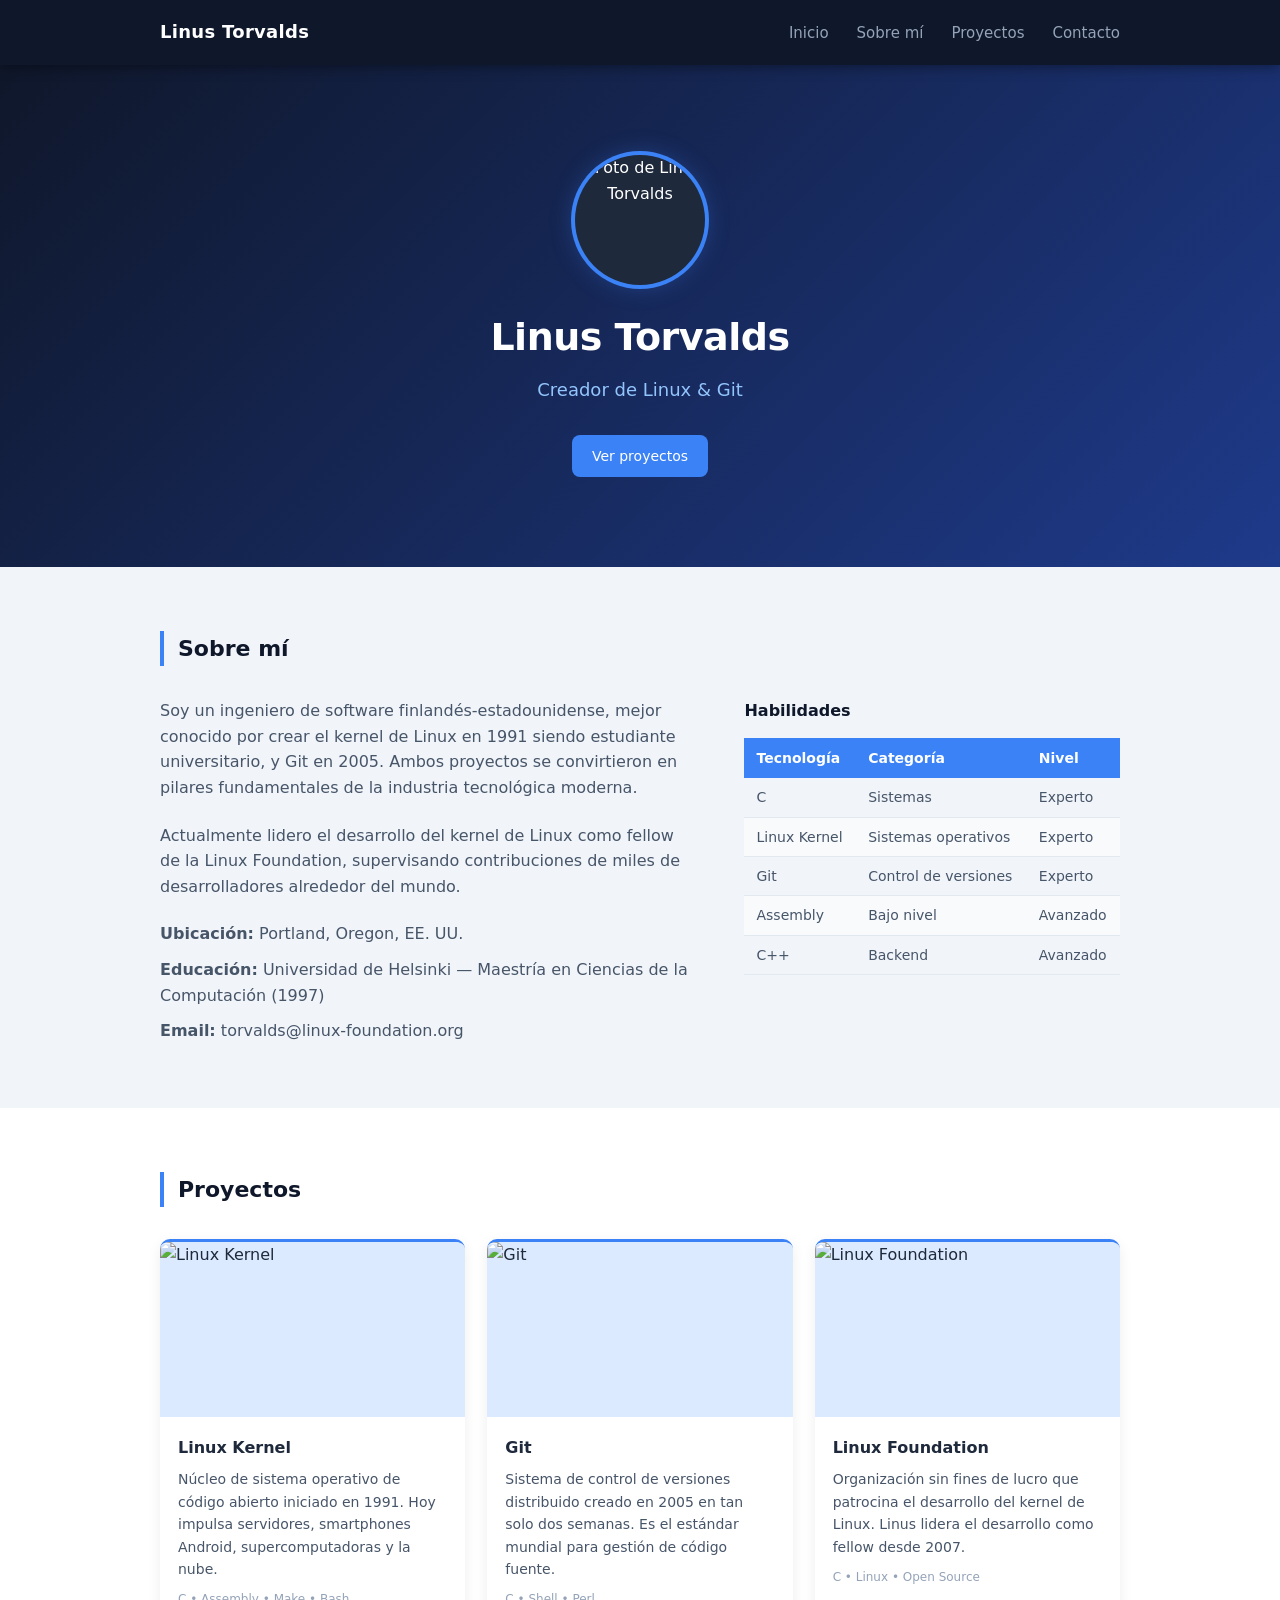
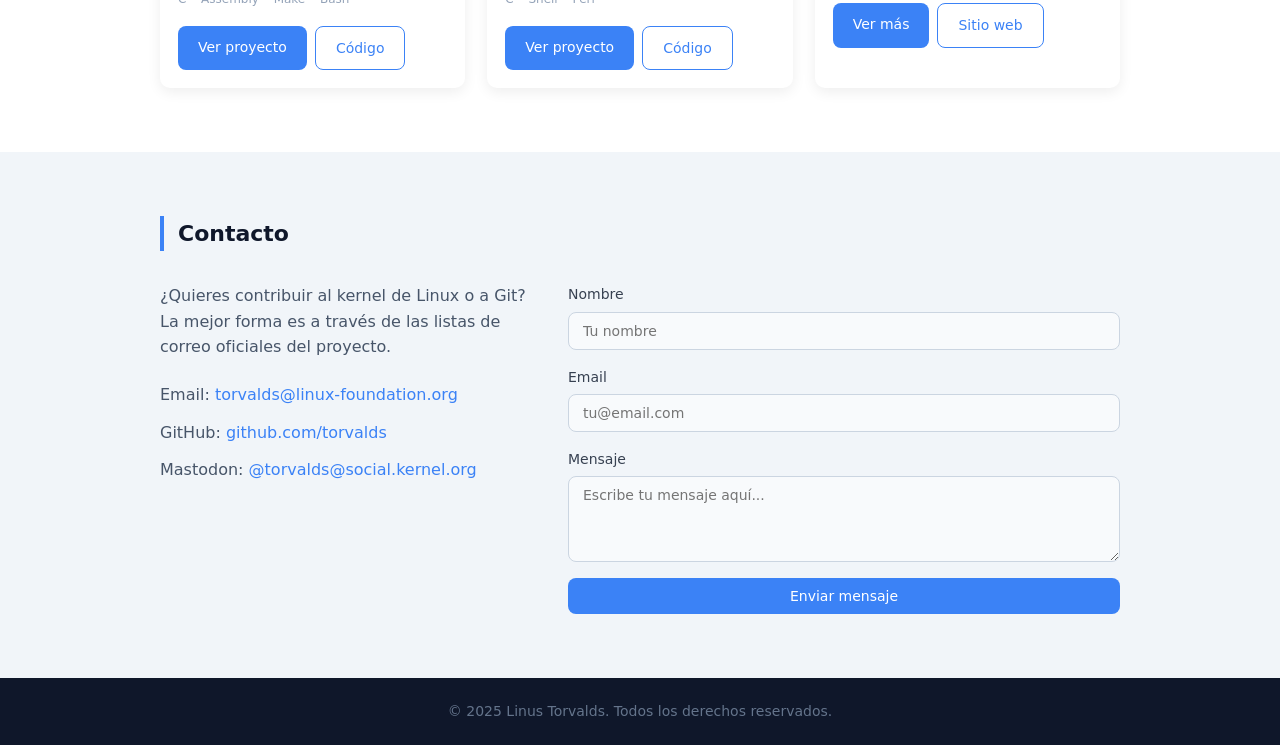
==== commit 654caac9: "Linus Torvalds portfolio" ====
--- a/vistas/index.html
+++ b/vistas/index.html
@@ -3,13 +3,13 @@
   <head>
     <meta charset="UTF-8" />
     <meta name="viewport" content="width=device-width, initial-scale=1.0" />
-    <title>Portafolio | Mi Nombre</title>
+    <title>Portafolio | Linus Torvalds</title>
     <link rel="stylesheet" href="../estilos/home.css" />
   </head>
   <body>
     <header class="header">
       <div class="contenedor header_contenido">
-        <a href="#inicio" class="header_logo">Mi Portafolio</a>
+        <a href="#inicio" class="header_logo">Linus Torvalds</a>
         <nav class="header_nav">
           <ul class="nav">
             <li><a href="#inicio">Inicio</a></li>
@@ -25,10 +25,10 @@
       <!-- SECCIÓN INICIO -->
       <section id="inicio" class="section hero">
         <div class="contenedor hero_contenido">
-          <img src="" alt="Foto de perfil" class="hero_foto" />
-          <h1 class="hero_nombre">Tu Nombre</h1>
-          <p class="hero_rol">Desarrollador Web</p>
-          <a href="#proyectos" class="btn btn-primario">Ver mis proyectos</a>
+          <img src="" alt="Foto de Linus Torvalds" class="hero_foto" />
+          <h1 class="hero_nombre">Linus Torvalds</h1>
+          <p class="hero_rol">Creador de Linux &amp; Git</p>
+          <a href="#proyectos" class="btn btn-primario">Ver proyectos</a>
         </div>
       </section>
 
@@ -38,21 +38,52 @@
           <h2 class="section_titulo">Sobre mí</h2>
           <div class="sobremi_contenido">
             <div class="sobremi_texto">
-              <p>Soy estudiante de desarrollo web con interés en crear aplicaciones web eficientes y bien diseñadas. Me apasiona aprender nuevas tecnologías y aplicarlas en proyectos reales.</p>
+              <p>Soy un ingeniero de software finlandés-estadounidense, mejor conocido por crear el kernel de Linux en 1991 siendo estudiante universitario, y Git en 2005. Ambos proyectos se convirtieron en pilares fundamentales de la industria tecnológica moderna.</p>
+              <p>Actualmente lidero el desarrollo del kernel de Linux como fellow de la Linux Foundation, supervisando contribuciones de miles de desarrolladores alrededor del mundo.</p>
               <ul class="sobremi_datos">
-                <li><strong>Ubicación:</strong> Ica, Perú</li>
-                <li><strong>Educación:</strong> Universidad XYZ</li>
-                <li><strong>Email:</strong> correo@ejemplo.com</li>
+                <li><strong>Ubicación:</strong> Portland, Oregon, EE. UU.</li>
+                <li><strong>Educación:</strong> Universidad de Helsinki — Maestría en Ciencias de la Computación (1997)</li>
+                <li><strong>Email:</strong> torvalds@linux-foundation.org</li>
               </ul>
             </div>
             <div class="sobremi_habilidades">
               <h3>Habilidades</h3>
-              <ul class="habilidades_lista">
-                <li>HTML &amp; CSS</li>
-                <li>JavaScript</li>
-                <li>Java / Spring Boot</li>
-                <li>Git</li>
-              </ul>
+              <table class="habilidades_tabla">
+                <thead>
+                  <tr>
+                    <th>Tecnología</th>
+                    <th>Categoría</th>
+                    <th>Nivel</th>
+                  </tr>
+                </thead>
+                <tbody>
+                  <tr>
+                    <td>C</td>
+                    <td>Sistemas</td>
+                    <td>Experto</td>
+                  </tr>
+                  <tr>
+                    <td>Linux Kernel</td>
+                    <td>Sistemas operativos</td>
+                    <td>Experto</td>
+                  </tr>
+                  <tr>
+                    <td>Git</td>
+                    <td>Control de versiones</td>
+                    <td>Experto</td>
+                  </tr>
+                  <tr>
+                    <td>Assembly</td>
+                    <td>Bajo nivel</td>
+                    <td>Avanzado</td>
+                  </tr>
+                  <tr>
+                    <td>C++</td>
+                    <td>Backend</td>
+                    <td>Avanzado</td>
+                  </tr>
+                </tbody>
+              </table>
             </div>
           </div>
         </div>
@@ -64,11 +95,11 @@
           <h2 class="section_titulo">Proyectos</h2>
           <div class="proyectos">
             <article class="proyecto_card">
-              <img src="" alt="Sistema de Ventas" class="proyecto_imagen" />
+              <img src="" alt="Linux Kernel" class="proyecto_imagen" />
               <div class="proyecto_info">
-                <h3>Sistema de Ventas</h3>
-                <p class="proyecto_descripcion">Aplicación web para registrar ventas y controlar inventario en tiempo real.</p>
-                <p class="proyecto_tecnologias">HTML • CSS • JavaScript • Spring Boot</p>
+                <h3>Linux Kernel</h3>
+                <p class="proyecto_descripcion">Núcleo de sistema operativo de código abierto iniciado en 1991. Hoy impulsa servidores, smartphones Android, supercomputadoras y la nube.</p>
+                <p class="proyecto_tecnologias">C • Assembly • Make • Bash</p>
                 <div class="proyecto_acciones">
                   <a href="#" class="btn btn-primario">Ver proyecto</a>
                   <a href="#" class="btn btn-secundario">Código</a>
@@ -76,11 +107,11 @@
               </div>
             </article>
             <article class="proyecto_card">
-              <img src="" alt="Proyecto 2" class="proyecto_imagen" />
+              <img src="" alt="Git" class="proyecto_imagen" />
               <div class="proyecto_info">
-                <h3>Nombre del Proyecto</h3>
-                <p class="proyecto_descripcion">Descripción breve del proyecto y qué problema resuelve.</p>
-                <p class="proyecto_tecnologias">HTML • CSS • JavaScript</p>
+                <h3>Git</h3>
+                <p class="proyecto_descripcion">Sistema de control de versiones distribuido creado en 2005 en tan solo dos semanas. Es el estándar mundial para gestión de código fuente.</p>
+                <p class="proyecto_tecnologias">C • Shell • Perl</p>
                 <div class="proyecto_acciones">
                   <a href="#" class="btn btn-primario">Ver proyecto</a>
                   <a href="#" class="btn btn-secundario">Código</a>
@@ -88,14 +119,14 @@
               </div>
             </article>
             <article class="proyecto_card">
-              <img src="" alt="Proyecto 3" class="proyecto_imagen" />
+              <img src="" alt="Linux Foundation" class="proyecto_imagen" />
               <div class="proyecto_info">
-                <h3>Nombre del Proyecto</h3>
-                <p class="proyecto_descripcion">Descripción breve del proyecto y qué problema resuelve.</p>
-                <p class="proyecto_tecnologias">HTML • CSS • Java</p>
+                <h3>Linux Foundation</h3>
+                <p class="proyecto_descripcion">Organización sin fines de lucro que patrocina el desarrollo del kernel de Linux. Linus lidera el desarrollo como fellow desde 2007.</p>
+                <p class="proyecto_tecnologias">C • Linux • Open Source</p>
                 <div class="proyecto_acciones">
-                  <a href="#" class="btn btn-primario">Ver proyecto</a>
-                  <a href="#" class="btn btn-secundario">Código</a>
+                  <a href="#" class="btn btn-primario">Ver más</a>
+                  <a href="#" class="btn btn-secundario">Sitio web</a>
                 </div>
               </div>
             </article>
@@ -108,12 +139,29 @@
         <div class="contenedor">
           <h2 class="section_titulo">Contacto</h2>
           <div class="contacto_contenido">
-            <p>¿Tienes un proyecto en mente o quieres contactarme? Escríbeme.</p>
-            <ul class="contacto_lista">
-              <li>Email: <a href="mailto:correo@ejemplo.com">correo@ejemplo.com</a></li>
-              <li>GitHub: <a href="#">github.com/usuario</a></li>
-              <li>LinkedIn: <a href="#">linkedin.com/in/usuario</a></li>
-            </ul>
+            <div class="contacto_info">
+              <p>¿Quieres contribuir al kernel de Linux o a Git? La mejor forma es a través de las listas de correo oficiales del proyecto.</p>
+              <ul class="contacto_lista">
+                <li>Email: <a href="mailto:torvalds@linux-foundation.org">torvalds@linux-foundation.org</a></li>
+                <li>GitHub: <a href="#">github.com/torvalds</a></li>
+                <li>Mastodon: <a href="#">@torvalds@social.kernel.org</a></li>
+              </ul>
+            </div>
+            <form class="contacto_form">
+              <div class="form_grupo">
+                <label for="nombre">Nombre</label>
+                <input type="text" id="nombre" name="nombre" placeholder="Tu nombre" />
+              </div>
+              <div class="form_grupo">
+                <label for="email">Email</label>
+                <input type="email" id="email" name="email" placeholder="tu@email.com" />
+              </div>
+              <div class="form_grupo">
+                <label for="mensaje">Mensaje</label>
+                <textarea id="mensaje" name="mensaje" rows="4" placeholder="Escribe tu mensaje aquí..."></textarea>
+              </div>
+              <button type="submit" class="btn btn-primario">Enviar mensaje</button>
+            </form>
           </div>
         </div>
       </section>
@@ -121,7 +169,7 @@
 
     <footer class="footer">
       <div class="contenedor">
-        <p>&copy; 2025 Tu Nombre. Todos los derechos reservados.</p>
+        <p>&copy; 2025 Linus Torvalds. Todos los derechos reservados.</p>
       </div>
     </footer>
   </body>
--- a/estilos/home.css
+++ b/estilos/home.css
@@ -5,7 +5,7 @@
 }
 
 body {
-  font-family: Arial, sans-serif;
+  font-family: system-ui, Arial, sans-serif;
   background-color: #f1f5f9;
   color: #1e293b;
   line-height: 1.6;
@@ -24,7 +24,7 @@
 }
 
 .section {
-  padding: 60px 0;
+  padding: 64px 0;
 }
 
 .seccion_alt {
@@ -33,10 +33,11 @@
 
 .section_titulo {
   font-size: 22px;
-  margin-bottom: 28px;
+  font-weight: 700;
+  margin-bottom: 32px;
   color: #0f172a;
   border-left: 4px solid #3b82f6;
-  padding-left: 12px;
+  padding-left: 14px;
 }
 
 main {
@@ -54,7 +55,7 @@
   width: 100%;
   top: 0;
   left: 0;
-  box-shadow: 0 2px 10px rgba(0, 0, 0, 0.3);
+  box-shadow: 0 2px 12px rgba(0, 0, 0, 0.4);
 }
 
 .header_contenido {
@@ -67,8 +68,9 @@
 .header_logo {
   color: white;
   text-decoration: none;
-  font-weight: bold;
+  font-weight: 700;
   font-size: 18px;
+  letter-spacing: 0.3px;
 }
 
 .nav {
@@ -81,10 +83,13 @@
   color: #94a3b8;
   text-decoration: none;
   font-size: 15px;
+  padding-bottom: 2px;
+  border-bottom: 2px solid transparent;
 }
 
 .nav a:hover {
   color: white;
+  border-bottom-color: #3b82f6;
 }
 
 /*
@@ -94,12 +99,13 @@
 */
 .btn {
   display: inline-block;
-  padding: 9px 18px;
-  border-radius: 6px;
+  padding: 10px 20px;
+  border-radius: 8px;
   border: none;
   cursor: pointer;
   font-size: 14px;
-  font-family: Arial, sans-serif;
+  font-family: system-ui, Arial, sans-serif;
+  font-weight: 500;
   text-decoration: none;
 }
 
@@ -128,31 +134,34 @@
 -------------------------------------------------------------------
 */
 .hero {
-  background-color: #0f172a;
+  background: linear-gradient(135deg, #0f172a 0%, #1e3a8a 100%);
   color: white;
   text-align: center;
-  padding: 80px 0;
+  padding: 90px 0;
 }
 
 .hero_foto {
-  width: 120px;
-  height: 120px;
+  display: block;
+  width: 130px;
+  height: 130px;
   border-radius: 50%;
   object-fit: cover;
-  border: 4px solid #3b82f6;
-  margin-bottom: 20px;
+  margin: 0 auto 22px;
   background-color: #1e293b;
+  box-shadow: 0 0 0 4px #3b82f6, 0 0 24px rgba(59, 130, 246, 0.35);
 }
 
 .hero_nombre {
-  font-size: 36px;
+  font-size: 38px;
+  font-weight: 700;
   margin-bottom: 8px;
+  letter-spacing: -0.5px;
 }
 
 .hero_rol {
-  color: #94a3b8;
+  color: #93c5fd;
   font-size: 18px;
-  margin-bottom: 28px;
+  margin-bottom: 30px;
 }
 
 /*
@@ -162,7 +171,8 @@
 */
 .sobremi_contenido {
   display: flex;
-  gap: 40px;
+  gap: 48px;
+  align-items: flex-start;
 }
 
 .sobremi_texto {
@@ -171,40 +181,58 @@
 
 .sobremi_texto p {
   color: #475569;
-  margin-bottom: 20px;
+  margin-bottom: 22px;
 }
 
 .sobremi_datos {
   list-style: none;
   display: flex;
   flex-direction: column;
-  gap: 8px;
+  gap: 10px;
   color: #475569;
 }
 
 .sobremi_habilidades {
-  flex: 1;
+  flex: 1.4;
 }
 
 .sobremi_habilidades h3 {
   font-size: 16px;
+  font-weight: 600;
   margin-bottom: 14px;
   color: #0f172a;
 }
 
-.habilidades_lista {
-  list-style: none;
-  display: flex;
-  flex-direction: column;
-  gap: 8px;
-}
-
-.habilidades_lista li {
+/* Tabla de habilidades */
+.habilidades_tabla {
+  width: 100%;
+  border-collapse: collapse;
+  font-size: 14px;
+}
+
+.habilidades_tabla thead tr {
+  background-color: #3b82f6;
+  color: white;
+}
+
+.habilidades_tabla th {
+  padding: 9px 12px;
+  text-align: left;
+  font-weight: 600;
+}
+
+.habilidades_tabla td {
+  padding: 8px 12px;
+  color: #475569;
+  border-bottom: 1px solid #e2e8f0;
+}
+
+.habilidades_tabla tbody tr:nth-child(even) {
+  background-color: #f8fafc;
+}
+
+.habilidades_tabla tbody tr:hover {
   background-color: #eff6ff;
-  color: #1d4ed8;
-  padding: 6px 12px;
-  border-radius: 6px;
-  font-size: 14px;
 }
 
 /*
@@ -215,35 +243,38 @@
 .proyectos {
   display: grid;
   grid-template-columns: repeat(auto-fit, minmax(280px, 1fr));
-  gap: 20px;
+  gap: 22px;
 }
 
 .proyecto_card {
   background: #fff;
   border-radius: 10px;
   overflow: hidden;
-  box-shadow: 0 4px 12px rgba(0, 0, 0, 0.07);
+  box-shadow: 0 4px 14px rgba(0, 0, 0, 0.07);
+  border-top: 3px solid #3b82f6;
   transition: transform 0.2s ease, box-shadow 0.2s ease;
 }
 
 .proyecto_card:hover {
-  transform: translateY(-4px);
-  box-shadow: 0 8px 20px rgba(0, 0, 0, 0.12);
+  transform: translateY(-5px);
+  box-shadow: 0 10px 24px rgba(0, 0, 0, 0.12);
 }
 
 .proyecto_imagen {
   width: 100%;
-  height: 180px;
+  height: 175px;
   object-fit: cover;
-  background-color: #e2e8f0;
+  background-color: #dbeafe;
+  display: block;
 }
 
 .proyecto_info {
-  padding: 16px;
+  padding: 18px;
 }
 
 .proyecto_info h3 {
   font-size: 16px;
+  font-weight: 600;
   margin-bottom: 8px;
 }
 
@@ -256,7 +287,7 @@
 .proyecto_tecnologias {
   font-size: 12px;
   color: #94a3b8;
-  margin-bottom: 14px;
+  margin-bottom: 16px;
 }
 
 .proyecto_acciones {
@@ -270,16 +301,15 @@
 -------------------------------------------------------------------
 */
 .contacto_contenido {
-  background: #fff;
-  padding: 30px;
-  border-radius: 10px;
-  box-shadow: 0 4px 12px rgba(0, 0, 0, 0.07);
-  max-width: 480px;
-}
-
-.contacto_contenido > p {
-  color: #475569;
-  margin-bottom: 20px;
+  display: grid;
+  grid-template-columns: 1fr 1.5fr;
+  gap: 40px;
+  align-items: start;
+}
+
+.contacto_info p {
+  color: #475569;
+  margin-bottom: 22px;
 }
 
 .contacto_lista {
@@ -299,6 +329,48 @@
   text-decoration: underline;
 }
 
+/* Formulario */
+.contacto_form {
+  display: flex;
+  flex-direction: column;
+  gap: 16px;
+}
+
+.form_grupo {
+  display: flex;
+  flex-direction: column;
+  gap: 6px;
+}
+
+.form_grupo label {
+  font-size: 14px;
+  font-weight: 500;
+  color: #374151;
+}
+
+.form_grupo input,
+.form_grupo textarea {
+  padding: 10px 14px;
+  border: 1px solid #cbd5e1;
+  border-radius: 8px;
+  font-size: 14px;
+  font-family: system-ui, Arial, sans-serif;
+  color: #1e293b;
+  background-color: #f8fafc;
+  outline: none;
+}
+
+.form_grupo input:focus,
+.form_grupo textarea:focus {
+  border-color: #3b82f6;
+  background-color: #fff;
+  box-shadow: 0 0 0 3px rgba(59, 130, 246, 0.15);
+}
+
+.form_grupo textarea {
+  resize: vertical;
+}
+
 /*
 -------------------------------------------------------------------
 FOOTER
@@ -306,8 +378,8 @@
 */
 .footer {
   background-color: #0f172a;
-  color: #94a3b8;
+  color: #64748b;
   text-align: center;
-  padding: 20px 0;
-  font-size: 14px;
-}
+  padding: 22px 0;
+  font-size: 14px;
+}
